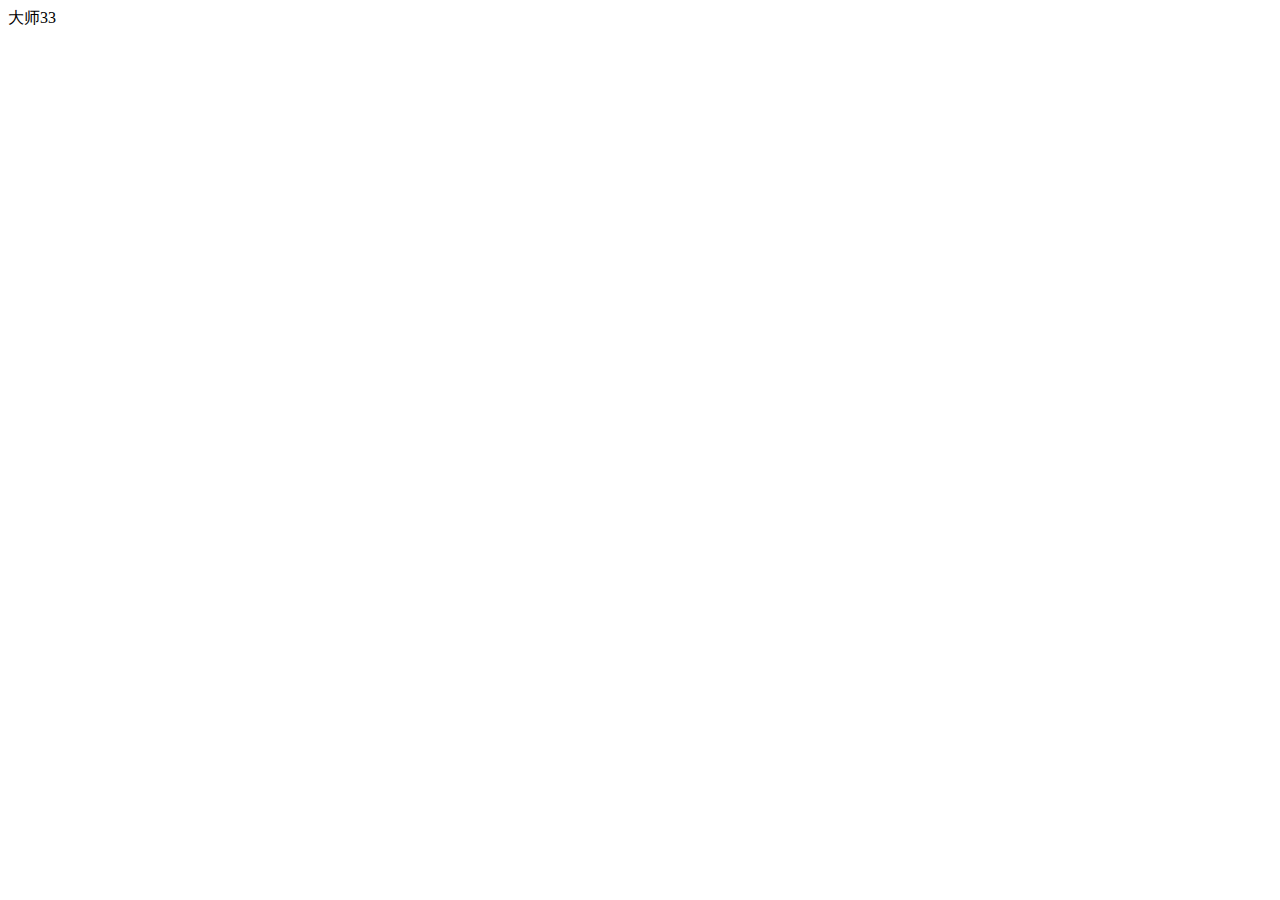
==== 2048/index.html @ 3ea3d73d "2" ====
<!DOCTYPE html>
<html lang="en">
<head>
    <meta charset="UTF-8">
    <title>网页版2048游戏</title>
    <link rel="stylesheet" href="2048.css">
    <script type="text/javascript" src="jquery-1.11.0.js"></script>
    <script type="text/javascript" src="support.js"></script>
    <script type="text/javascript" src="animation.js"></script>
    <script type="text/javascript" src="main.js"></script>
    <script type="text/javascript" src="game.js"></script>
</head>
<body>
大师33
</body>
</html>
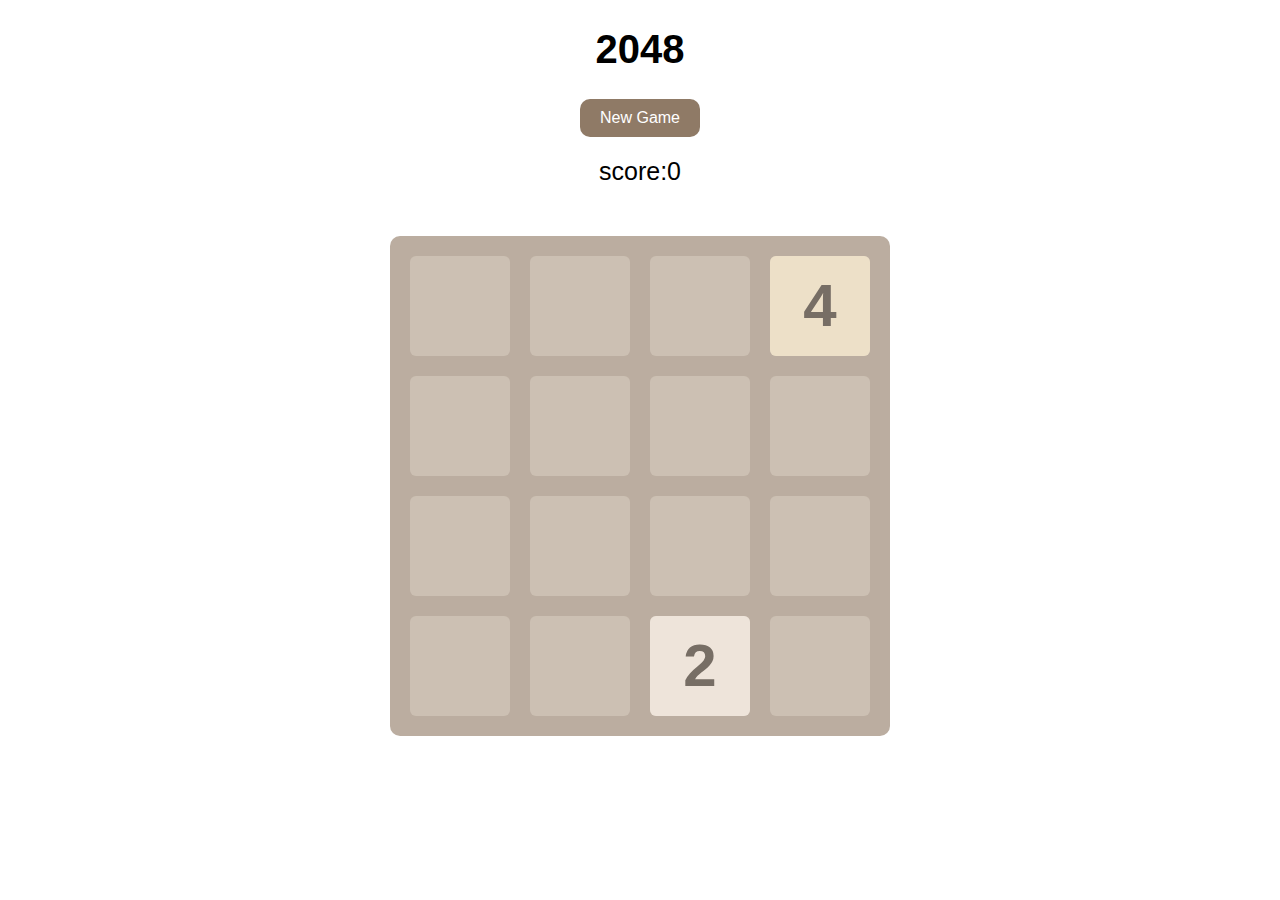
==== commit 45d0f47f: "2" ====
--- a/2048/index.html
+++ b/2048/index.html
@@ -11,6 +11,30 @@
     <script type="text/javascript" src="game.js"></script>
 </head>
 <body>
-大师33
+    <header>
+        <h1>2048</h1>
+        <a href="javascript:newgame();" id="new-game-button">
+            New Game
+        </a>
+        <p>score:<span id="score">0</span></p>
+    </header>
+    <div id="grid-container">
+        <div class="grid-cell" id="grid-cell-0-0"></div>
+        <div class="grid-cell" id="grid-cell-0-1"></div>
+        <div class="grid-cell" id="grid-cell-0-2"></div>
+        <div class="grid-cell" id="grid-cell-0-3"></div>
+        <div class="grid-cell" id="grid-cell-1-0"></div>
+        <div class="grid-cell" id="grid-cell-1-1"></div>
+        <div class="grid-cell" id="grid-cell-1-2"></div>
+        <div class="grid-cell" id="grid-cell-1-3"></div>
+        <div class="grid-cell" id="grid-cell-2-0"></div>
+        <div class="grid-cell" id="grid-cell-2-1"></div>
+        <div class="grid-cell" id="grid-cell-2-2"></div>
+        <div class="grid-cell" id="grid-cell-2-3"></div>
+        <div class="grid-cell" id="grid-cell-3-0"></div>
+        <div class="grid-cell" id="grid-cell-3-1"></div>
+        <div class="grid-cell" id="grid-cell-3-2"></div>
+        <div class="grid-cell" id="grid-cell-3-3"></div>
+    </div>
 </body>
 </html>--- a/2048/2048.css
+++ b/2048/2048.css
@@ -0,0 +1,61 @@
+header {
+    display: block;
+    margin: 0 auto;
+    width: 100%;
+    text-align: center;
+}
+
+header h1 {
+    font-family: Arial;
+    font-size: 40px;
+    font-weight: bold;
+}
+
+header #new-game-button {
+    display: block;
+    margin: 20px auto;
+    width: 100px;
+    background-color: #8f7a66;
+    padding: 10px;
+    color: white;
+    font-family: Arial;
+    border-radius: 10px;
+    text-decoration: none;
+}
+
+header #new-game-button:hover {
+    background-color: #9f8b77;
+}
+
+header p {
+    font-family: Arial;
+    font-size: 25px;
+    margin: 20px;
+}
+
+#grid-container {
+    width: 500px;
+    height: 500px;
+    background-color: #bbada0;
+    margin: 50px auto;
+    border-radius: 10px;
+    position: relative;
+}
+
+.grid-cell {
+    width: 100px;
+    height: 100px;
+    border-radius: 6px;
+    background-color: #ccc0b3;
+    position: absolute;
+}
+
+.number-cell {
+    border-radius: 6px;
+    font-family: Arial;
+    font-weight: bold;
+    font-size: 60px;
+    line-height: 100px;
+    text-align: center;
+    position: absolute;
+}